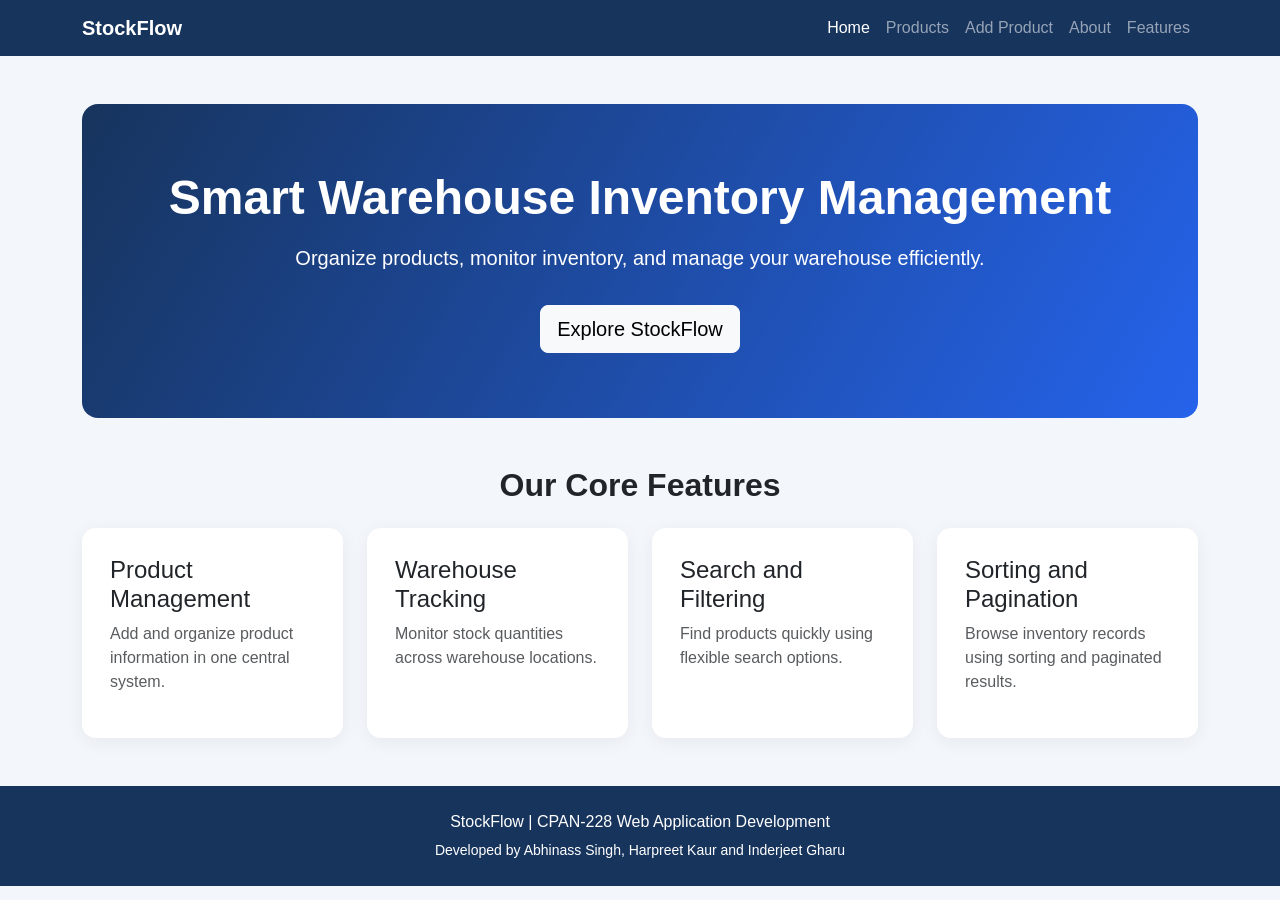
==== src/main/resources/templates/index.html @ 629d699c "Merge pull request #1 from inder0121/feature/stockflow-initial-setup Initial StockFlow Spring Boot P" ====
<!DOCTYPE html>
<html lang="en" xmlns:th="http://www.thymeleaf.org">
<head>
    <meta charset="UTF-8">
    <meta name="viewport" content="width=device-width, initial-scale=1.0">
    <title>StockFlow | Inventory Management</title>

    <link href="https://cdn.jsdelivr.net/npm/bootstrap@5.3.3/dist/css/bootstrap.min.css"
          rel="stylesheet">

    <style>
        body {
            background: #f3f6fb;
            font-family: Arial, sans-serif;
        }

        .navbar {
            background: #17345d;
        }

        .hero {
            background: linear-gradient(120deg, #17345d, #2563eb);
            color: white;
            border-radius: 16px;
            padding: 65px 35px;
        }

        .feature-card {
            background: white;
            border: none;
            border-radius: 14px;
            padding: 28px;
            height: 100%;
            box-shadow: 0 4px 18px rgba(0,0,0,0.06);
            transition: transform 0.2s;
        }

        .feature-card:hover {
            transform: translateY(-5px);
        }

        footer {
            background: #17345d;
            color: white;
        }
    </style>
</head>

<body>

<nav class="navbar navbar-dark navbar-expand-lg">
    <div class="container">
        <a class="navbar-brand fw-bold" th:href="@{/}">
            StockFlow
        </a>

        <button class="navbar-toggler" type="button"
                data-bs-toggle="collapse"
                data-bs-target="#mainNav"
                aria-controls="mainNav"
                aria-expanded="false"
                aria-label="Toggle navigation">
            <span class="navbar-toggler-icon"></span>
        </button>

        <div class="collapse navbar-collapse" id="mainNav">
            <div class="navbar-nav ms-auto">
                <a class="nav-link active" th:href="@{/}">Home</a>
                <a class="nav-link" th:href="@{/products}">Products</a>
                <a class="nav-link" th:href="@{/products/new}">Add Product</a>
                <a class="nav-link" th:href="@{/about}">About</a>
                <a class="nav-link" th:href="@{/features}">Features</a>
            </div>
        </div>
    </div>
</nav>

<main class="container my-5">

    <section class="hero text-center mb-5">
        <h1 class="display-5 fw-bold">
            Smart Warehouse Inventory Management
        </h1>

        <p class="lead mt-3">
            Organize products, monitor inventory,
            and manage your warehouse efficiently.
        </p>

        <a th:href="@{/products}"
           class="btn btn-light btn-lg mt-3">
            Explore StockFlow
        </a>
    </section>

    <h2 class="text-center fw-bold mb-4">
        Our Core Features
    </h2>

    <div class="row g-4">

        <div class="col-md-6 col-lg-3">
            <div class="feature-card">
                <h4>Product Management</h4>
                <p class="text-muted">
                    Add and organize product information
                    in one central system.
                </p>
            </div>
        </div>

        <div class="col-md-6 col-lg-3">
            <div class="feature-card">
                <h4>Warehouse Tracking</h4>
                <p class="text-muted">
                    Monitor stock quantities across
                    warehouse locations.
                </p>
            </div>
        </div>

        <div class="col-md-6 col-lg-3">
            <div class="feature-card">
                <h4>Search and Filtering</h4>
                <p class="text-muted">
                    Find products quickly using
                    flexible search options.
                </p>
            </div>
        </div>

        <div class="col-md-6 col-lg-3">
            <div class="feature-card">
                <h4>Sorting and Pagination</h4>
                <p class="text-muted">
                    Browse inventory records using
                    sorting and paginated results.
                </p>
            </div>
        </div>

    </div>

</main>

<footer class="text-center py-4 mt-5">
    <p class="mb-1">
        StockFlow | CPAN-228 Web Application Development
    </p>
    <small>
        Developed by Abhinass Singh,
        Harpreet Kaur and Inderjeet Gharu
    </small>
</footer>

<script src="https://cdn.jsdelivr.net/npm/bootstrap@5.3.3/dist/js/bootstrap.bundle.min.js"></script>

</body>
</html>
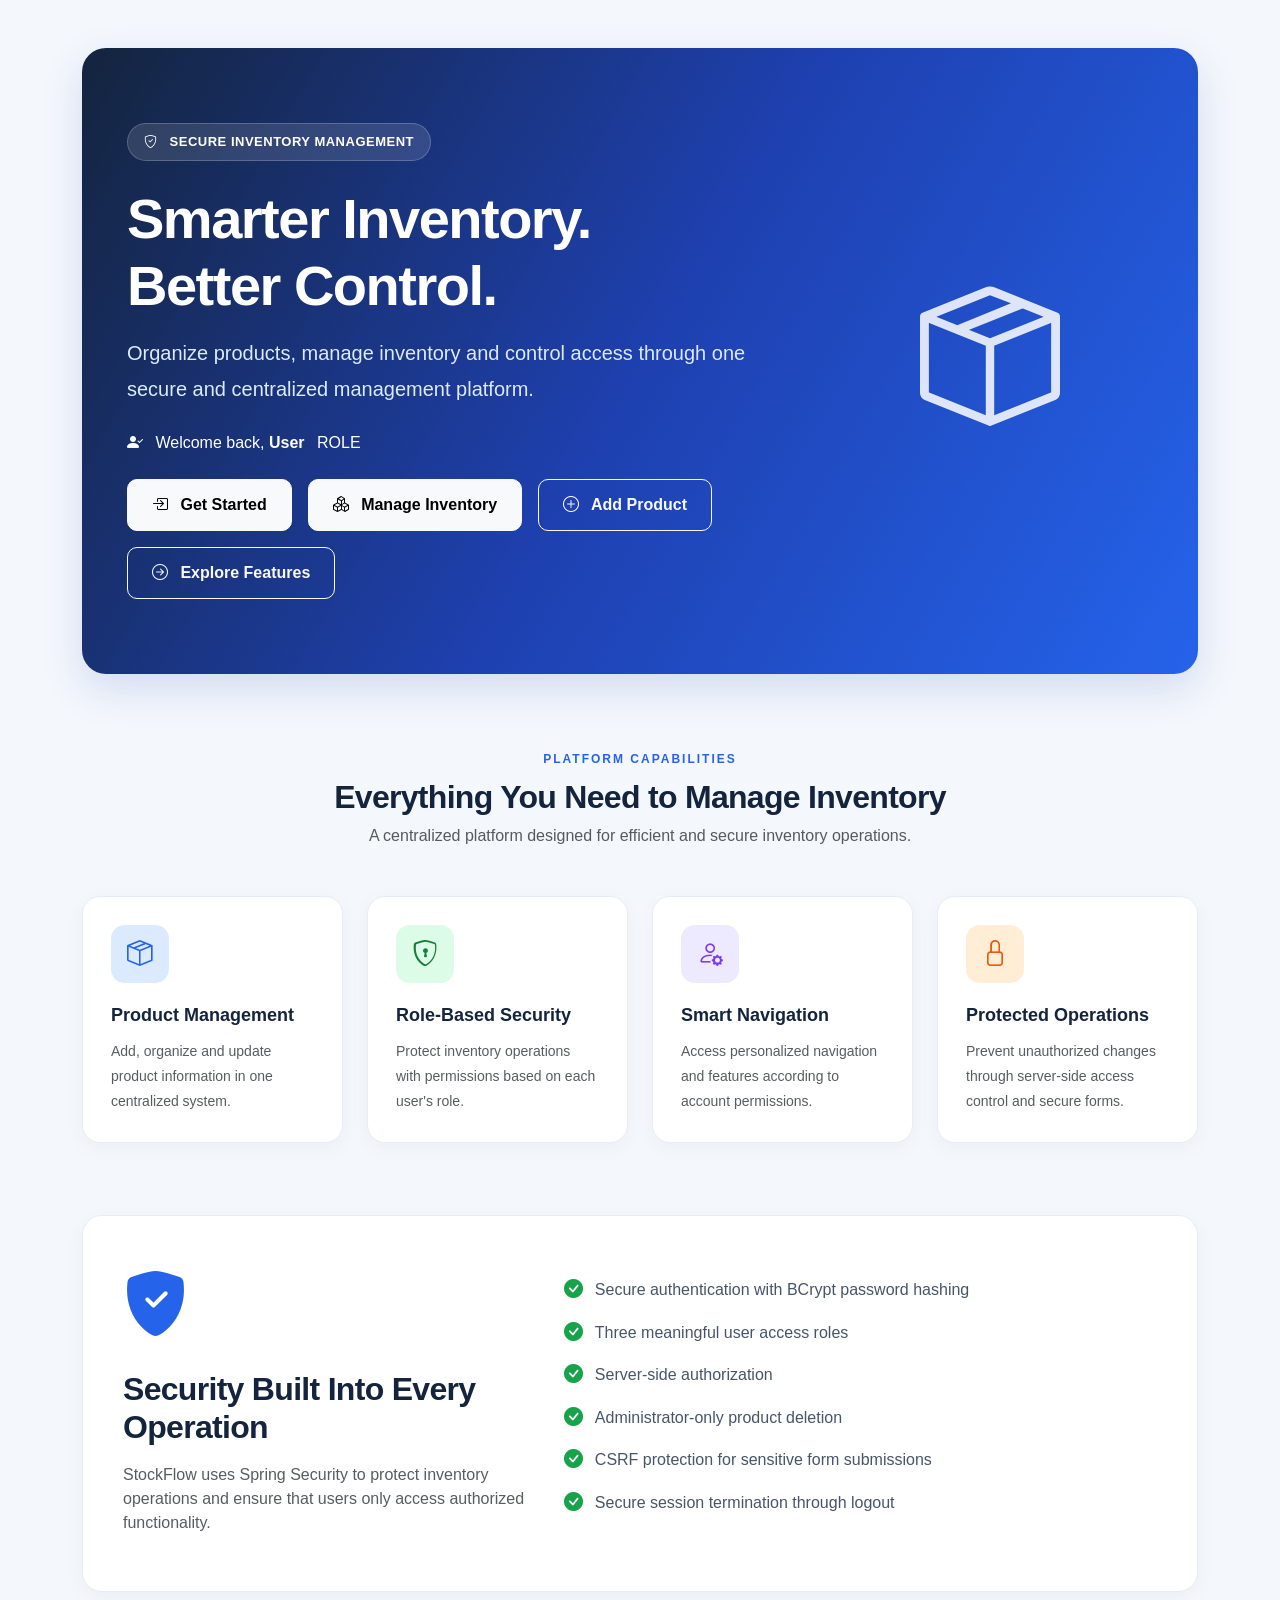
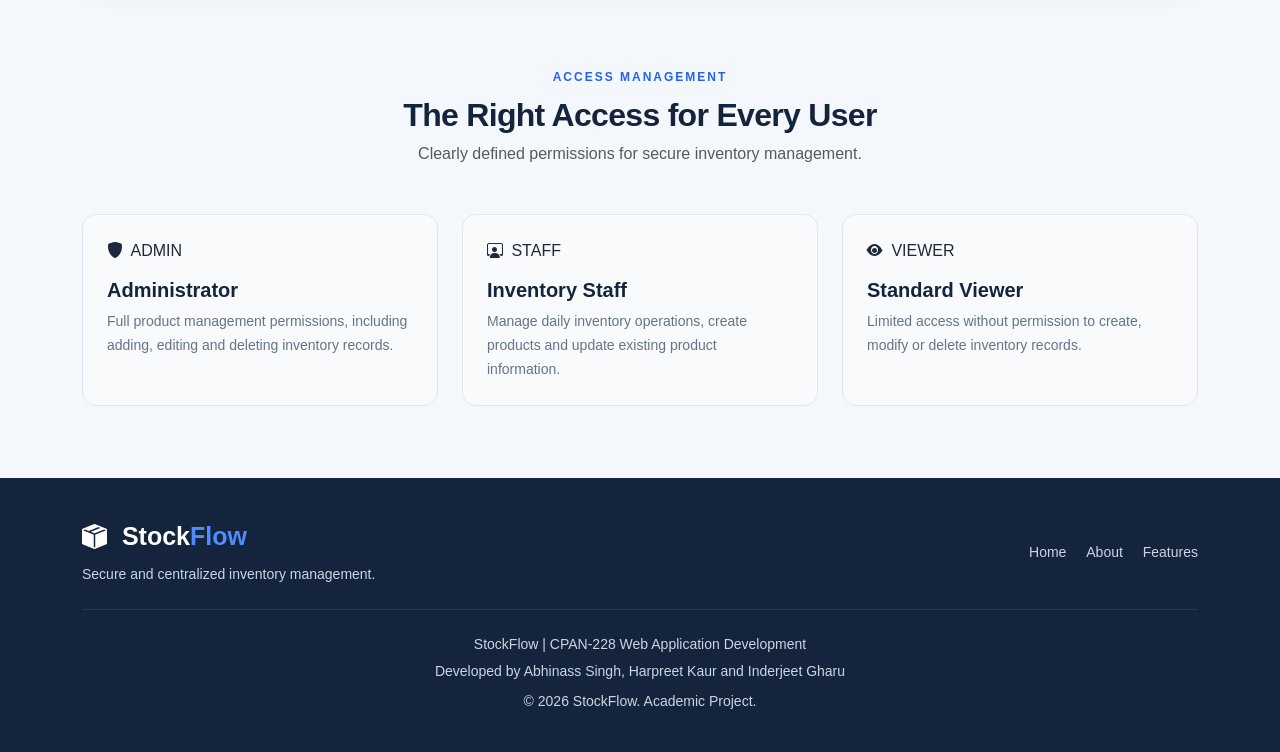
==== commit f624e9d5: "Implement role-based security, protected routes, dynamic navigation, custom 403 page and security te" ====
--- a/src/main/resources/templates/index.html
+++ b/src/main/resources/templates/index.html
@@ -1,160 +1,757 @@
-
 <!DOCTYPE html>
 <html lang="en" xmlns:th="http://www.thymeleaf.org">
+
 <head>
     <meta charset="UTF-8">
-    <meta name="viewport" content="width=device-width, initial-scale=1.0">
-    <title>StockFlow | Inventory Management</title>
-
+
+    <meta name="viewport"
+          content="width=device-width, initial-scale=1.0">
+
+    <title>StockFlow | Smart Inventory Management</title>
+
+    <!-- Bootstrap CSS -->
     <link href="https://cdn.jsdelivr.net/npm/bootstrap@5.3.3/dist/css/bootstrap.min.css"
           rel="stylesheet">
 
+    <!-- Bootstrap Icons -->
+    <link href="https://cdn.jsdelivr.net/npm/bootstrap-icons@1.11.3/font/bootstrap-icons.min.css"
+          rel="stylesheet">
+
+    <!-- StockFlow Security Styles -->
+    <link rel="stylesheet" th:href="@{/css/security.css}">
+
     <style>
+
         body {
-            background: #f3f6fb;
+            background: #f4f7fc;
             font-family: Arial, sans-serif;
-        }
-
-        .navbar {
-            background: #17345d;
-        }
+            color: #1e293b;
+        }
+
+        /* Hero Section */
 
         .hero {
-            background: linear-gradient(120deg, #17345d, #2563eb);
+            position: relative;
+            overflow: hidden;
+            background: linear-gradient(
+                120deg,
+                #14243d,
+                #1e40af,
+                #2563eb
+            );
             color: white;
-            border-radius: 16px;
-            padding: 65px 35px;
-        }
+            border-radius: 24px;
+            padding: 75px 45px;
+            box-shadow: 0 15px 40px rgba(30, 64, 175, 0.15);
+        }
+
+        .hero-label {
+            display: inline-block;
+            background: rgba(255, 255, 255, 0.12);
+            border: 1px solid rgba(255, 255, 255, 0.20);
+            padding: 8px 16px;
+            border-radius: 30px;
+            font-size: 13px;
+            font-weight: 600;
+            letter-spacing: 0.5px;
+        }
+
+        .hero h1 {
+            font-weight: 800;
+            letter-spacing: -1.5px;
+            line-height: 1.2;
+        }
+
+        .hero p {
+            color: #dbeafe;
+            line-height: 1.8;
+        }
+
+        .hero-icon {
+            font-size: 140px;
+            color: rgba(255, 255, 255, 0.85);
+        }
+
+        .hero .btn {
+            padding: 13px 24px;
+            border-radius: 10px;
+            font-weight: 600;
+        }
+
+        /* Section Headings */
+
+        .section-label {
+            color: #2563eb;
+            font-size: 12px;
+            font-weight: 700;
+            letter-spacing: 2px;
+            text-transform: uppercase;
+        }
+
+        .section-title {
+            color: #14243d;
+            font-weight: 800;
+            letter-spacing: -0.7px;
+        }
+
+        /* Feature Cards */
 
         .feature-card {
             background: white;
-            border: none;
-            border-radius: 14px;
+            border: 1px solid #e8edf5;
+            border-radius: 18px;
             padding: 28px;
             height: 100%;
-            box-shadow: 0 4px 18px rgba(0,0,0,0.06);
-            transition: transform 0.2s;
+            box-shadow: 0 5px 20px rgba(15, 23, 42, 0.04);
+            transition: transform 0.25s ease,
+                        box-shadow 0.25s ease;
         }
 
         .feature-card:hover {
-            transform: translateY(-5px);
-        }
+            transform: translateY(-6px);
+            box-shadow: 0 12px 28px rgba(15, 23, 42, 0.10);
+        }
+
+        .feature-icon {
+            width: 58px;
+            height: 58px;
+            border-radius: 14px;
+            display: flex;
+            align-items: center;
+            justify-content: center;
+            font-size: 26px;
+            margin-bottom: 22px;
+        }
+
+        .icon-blue {
+            background: #dbeafe;
+            color: #2563eb;
+        }
+
+        .icon-green {
+            background: #dcfce7;
+            color: #15803d;
+        }
+
+        .icon-purple {
+            background: #ede9fe;
+            color: #7c3aed;
+        }
+
+        .icon-orange {
+            background: #ffedd5;
+            color: #ea580c;
+        }
+
+        .feature-card h4 {
+            font-size: 18px;
+            font-weight: 700;
+            color: #14243d;
+            margin-bottom: 12px;
+        }
+
+        .feature-card p {
+            font-size: 14px;
+            line-height: 1.8;
+            margin-bottom: 0;
+        }
+
+        /* Security Section */
+
+        .security-section {
+            background: white;
+            border: 1px solid #e8edf5;
+            border-radius: 20px;
+            padding: 40px;
+            box-shadow: 0 5px 20px rgba(15, 23, 42, 0.04);
+        }
+
+        .security-icon {
+            font-size: 65px;
+            color: #2563eb;
+        }
+
+        .security-item {
+            display: flex;
+            align-items: center;
+            gap: 12px;
+            margin-bottom: 14px;
+            color: #475569;
+        }
+
+        .security-item i {
+            color: #16a34a;
+            font-size: 19px;
+        }
+
+        /* Role Cards */
+
+        .role-card {
+            border: 1px solid #e2e8f0;
+            border-radius: 14px;
+            padding: 24px;
+            height: 100%;
+            background: #f8fafc;
+        }
+
+        .role-card h5 {
+            color: #14243d;
+            font-weight: 700;
+            margin-top: 15px;
+        }
+
+        .role-card p {
+            color: #64748b;
+            font-size: 14px;
+            line-height: 1.7;
+            margin-bottom: 0;
+        }
+
+        /* Footer */
 
         footer {
-            background: #17345d;
+            background: #14243d;
+            color: #cbd5e1;
+            padding: 40px 0;
+        }
+
+        .footer-brand {
+            font-size: 25px;
+            font-weight: 800;
             color: white;
         }
+
+        .footer-brand span {
+            color: #4f8cff;
+        }
+
+        .footer-link {
+            color: #cbd5e1;
+            text-decoration: none;
+            font-size: 14px;
+        }
+
+        .footer-link:hover {
+            color: white;
+        }
+
+        /* Responsive Design */
+
+        @media (max-width: 768px) {
+
+            .hero {
+                padding: 45px 25px;
+                text-align: center;
+            }
+
+            .hero h1 {
+                font-size: 34px;
+            }
+
+            .hero-icon {
+                font-size: 90px;
+                margin-top: 30px;
+            }
+
+            .security-section {
+                padding: 25px;
+            }
+        }
+
     </style>
+
 </head>
 
 <body>
 
-<nav class="navbar navbar-dark navbar-expand-lg">
+<!-- =========================================
+     REUSABLE ROLE-BASED NAVIGATION
+     ========================================= -->
+
+<div th:replace="~{fragments/navbar :: navbar}"></div>
+
+
+<main class="container my-5">
+
+    <!-- =========================================
+         HERO SECTION
+         ========================================= -->
+
+    <section class="hero mb-5">
+
+        <div class="row align-items-center">
+
+            <div class="col-lg-8">
+
+                <span class="hero-label">
+                    <i class="bi bi-shield-check me-2"></i>
+                    SECURE INVENTORY MANAGEMENT
+                </span>
+
+                <h1 class="display-4 mt-4">
+                    Smarter Inventory.
+                    <br>
+                    Better Control.
+                </h1>
+
+                <p class="lead mt-3">
+                    Organize products, manage inventory and
+                    control access through one secure and
+                    centralized management platform.
+                </p>
+
+                <!-- Welcome message for authenticated users -->
+
+                <div th:if="${currentUsername != null}"
+                     class="mt-4 mb-3">
+
+                    <i class="bi bi-person-check-fill me-2"></i>
+
+                    Welcome back,
+
+                    <strong th:text="${currentUsername}">
+                        User
+                    </strong>
+
+                    <span class="role-badge ms-2"
+                          th:classappend="${'role-' + currentRole}"
+                          th:text="${currentRole}">
+                        ROLE
+                    </span>
+
+                </div>
+
+                <div class="d-flex flex-wrap gap-3 mt-4">
+
+                    <!-- Guest Login Button -->
+
+                    <a th:if="${currentUsername == null}"
+                       th:href="@{/login}"
+                       class="btn btn-light">
+
+                        <i class="bi bi-box-arrow-in-right me-2"></i>
+                        Get Started
+
+                    </a>
+
+                    <!-- ADMIN and STAFF Button -->
+
+                    <a th:if="${canManageProducts}"
+                       th:href="@{/products}"
+                       class="btn btn-light">
+
+                        <i class="bi bi-boxes me-2"></i>
+                        Manage Inventory
+
+                    </a>
+
+                    <!-- ADMIN and STAFF Add Product -->
+
+                    <a th:if="${canManageProducts}"
+                       th:href="@{/products/new}"
+                       class="btn btn-outline-light">
+
+                        <i class="bi bi-plus-circle me-2"></i>
+                        Add Product
+
+                    </a>
+
+                    <!-- Available to everyone -->
+
+                    <a th:href="@{/features}"
+                       class="btn btn-outline-light">
+
+                        <i class="bi bi-arrow-right-circle me-2"></i>
+                        Explore Features
+
+                    </a>
+
+                </div>
+
+            </div>
+
+            <div class="col-lg-4 text-center">
+
+                <i class="bi bi-box-seam hero-icon"></i>
+
+            </div>
+
+        </div>
+
+    </section>
+
+
+    <!-- =========================================
+         CORE FEATURES
+         ========================================= -->
+
+    <section class="py-4 mb-5">
+
+        <div class="text-center mb-5">
+
+            <span class="section-label">
+                Platform Capabilities
+            </span>
+
+            <h2 class="section-title mt-2">
+                Everything You Need to Manage Inventory
+            </h2>
+
+            <p class="text-muted">
+                A centralized platform designed for efficient
+                and secure inventory operations.
+            </p>
+
+        </div>
+
+        <div class="row g-4">
+
+            <!-- Product Management -->
+
+            <div class="col-md-6 col-lg-3">
+
+                <div class="feature-card">
+
+                    <div class="feature-icon icon-blue">
+                        <i class="bi bi-box-seam"></i>
+                    </div>
+
+                    <h4>Product Management</h4>
+
+                    <p class="text-muted">
+                        Add, organize and update product
+                        information in one centralized system.
+                    </p>
+
+                </div>
+
+            </div>
+
+            <!-- Access Control -->
+
+            <div class="col-md-6 col-lg-3">
+
+                <div class="feature-card">
+
+                    <div class="feature-icon icon-green">
+                        <i class="bi bi-shield-lock"></i>
+                    </div>
+
+                    <h4>Role-Based Security</h4>
+
+                    <p class="text-muted">
+                        Protect inventory operations with
+                        permissions based on each user's role.
+                    </p>
+
+                </div>
+
+            </div>
+
+            <!-- User Experience -->
+
+            <div class="col-md-6 col-lg-3">
+
+                <div class="feature-card">
+
+                    <div class="feature-icon icon-purple">
+                        <i class="bi bi-person-gear"></i>
+                    </div>
+
+                    <h4>Smart Navigation</h4>
+
+                    <p class="text-muted">
+                        Access personalized navigation and
+                        features according to account permissions.
+                    </p>
+
+                </div>
+
+            </div>
+
+            <!-- Secure Operations -->
+
+            <div class="col-md-6 col-lg-3">
+
+                <div class="feature-card">
+
+                    <div class="feature-icon icon-orange">
+                        <i class="bi bi-lock"></i>
+                    </div>
+
+                    <h4>Protected Operations</h4>
+
+                    <p class="text-muted">
+                        Prevent unauthorized changes through
+                        server-side access control and secure forms.
+                    </p>
+
+                </div>
+
+            </div>
+
+        </div>
+
+    </section>
+
+
+    <!-- =========================================
+         SECURITY INFORMATION
+         ========================================= -->
+
+    <section class="security-section mb-5">
+
+        <div class="row align-items-center g-4">
+
+            <div class="col-lg-5">
+
+                <i class="bi bi-shield-fill-check security-icon"></i>
+
+                <h2 class="section-title mt-3">
+                    Security Built Into Every Operation
+                </h2>
+
+                <p class="text-muted mt-3">
+                    StockFlow uses Spring Security to protect
+                    inventory operations and ensure that users
+                    only access authorized functionality.
+                </p>
+
+            </div>
+
+            <div class="col-lg-7">
+
+                <div class="security-item">
+
+                    <i class="bi bi-check-circle-fill"></i>
+
+                    Secure authentication with BCrypt password hashing
+
+                </div>
+
+                <div class="security-item">
+
+                    <i class="bi bi-check-circle-fill"></i>
+
+                    Three meaningful user access roles
+
+                </div>
+
+                <div class="security-item">
+
+                    <i class="bi bi-check-circle-fill"></i>
+
+                    Server-side authorization
+
+                </div>
+
+                <div class="security-item">
+
+                    <i class="bi bi-check-circle-fill"></i>
+
+                    Administrator-only product deletion
+
+                </div>
+
+                <div class="security-item">
+
+                    <i class="bi bi-check-circle-fill"></i>
+
+                    CSRF protection for sensitive form submissions
+
+                </div>
+
+                <div class="security-item">
+
+                    <i class="bi bi-check-circle-fill"></i>
+
+                    Secure session termination through logout
+
+                </div>
+
+            </div>
+
+        </div>
+
+    </section>
+
+
+    <!-- =========================================
+         ROLE-BASED ACCESS INFORMATION
+         ========================================= -->
+
+    <section class="py-4 mb-5">
+
+        <div class="text-center mb-5">
+
+            <span class="section-label">
+                Access Management
+            </span>
+
+            <h2 class="section-title mt-2">
+                The Right Access for Every User
+            </h2>
+
+            <p class="text-muted">
+                Clearly defined permissions for secure
+                inventory management.
+            </p>
+
+        </div>
+
+        <div class="row g-4">
+
+            <!-- ADMIN -->
+
+            <div class="col-md-4">
+
+                <div class="role-card">
+
+                    <span class="role-badge role-ADMIN">
+                        <i class="bi bi-shield-fill me-1"></i>
+                        ADMIN
+                    </span>
+
+                    <h5>Administrator</h5>
+
+                    <p>
+                        Full product management permissions,
+                        including adding, editing and deleting
+                        inventory records.
+                    </p>
+
+                </div>
+
+            </div>
+
+            <!-- STAFF -->
+
+            <div class="col-md-4">
+
+                <div class="role-card">
+
+                    <span class="role-badge role-STAFF">
+                        <i class="bi bi-person-workspace me-1"></i>
+                        STAFF
+                    </span>
+
+                    <h5>Inventory Staff</h5>
+
+                    <p>
+                        Manage daily inventory operations,
+                        create products and update existing
+                        product information.
+                    </p>
+
+                </div>
+
+            </div>
+
+            <!-- VIEWER -->
+
+            <div class="col-md-4">
+
+                <div class="role-card">
+
+                    <span class="role-badge role-VIEWER">
+                        <i class="bi bi-eye-fill me-1"></i>
+                        VIEWER
+                    </span>
+
+                    <h5>Standard Viewer</h5>
+
+                    <p>
+                        Limited access without permission
+                        to create, modify or delete inventory
+                        records.
+                    </p>
+
+                </div>
+
+            </div>
+
+        </div>
+
+    </section>
+
+</main>
+
+
+<!-- =========================================
+     PROFESSIONAL FOOTER
+     ========================================= -->
+
+<footer>
+
     <div class="container">
-        <a class="navbar-brand fw-bold" th:href="@{/}">
-            StockFlow
-        </a>
-
-        <button class="navbar-toggler" type="button"
-                data-bs-toggle="collapse"
-                data-bs-target="#mainNav"
-                aria-controls="mainNav"
-                aria-expanded="false"
-                aria-label="Toggle navigation">
-            <span class="navbar-toggler-icon"></span>
-        </button>
-
-        <div class="collapse navbar-collapse" id="mainNav">
-            <div class="navbar-nav ms-auto">
-                <a class="nav-link active" th:href="@{/}">Home</a>
-                <a class="nav-link" th:href="@{/products}">Products</a>
-                <a class="nav-link" th:href="@{/products/new}">Add Product</a>
-                <a class="nav-link" th:href="@{/about}">About</a>
-                <a class="nav-link" th:href="@{/features}">Features</a>
-            </div>
+
+        <div class="row align-items-center g-4">
+
+            <div class="col-md-6">
+
+                <div class="footer-brand">
+
+                    <i class="bi bi-box-seam-fill me-2"></i>
+
+                    Stock<span>Flow</span>
+
+                </div>
+
+                <p class="small mt-2 mb-0">
+                    Secure and centralized inventory management.
+                </p>
+
+            </div>
+
+            <div class="col-md-6 text-md-end">
+
+                <a th:href="@{/}"
+                   class="footer-link me-3">
+                    Home
+                </a>
+
+                <a th:href="@{/about}"
+                   class="footer-link me-3">
+                    About
+                </a>
+
+                <a th:href="@{/features}"
+                   class="footer-link">
+                    Features
+                </a>
+
+            </div>
+
         </div>
+
+        <hr class="border-secondary my-4">
+
+        <div class="text-center">
+
+            <p class="small mb-1">
+                StockFlow | CPAN-228 Web Application Development
+            </p>
+
+            <small>
+                Developed by Abhinass Singh,
+                Harpreet Kaur and Inderjeet Gharu
+            </small>
+
+            <p class="small mt-2 mb-0">
+                &copy; 2026 StockFlow. Academic Project.
+            </p>
+
+        </div>
+
     </div>
-</nav>
-
-<main class="container my-5">
-
-    <section class="hero text-center mb-5">
-        <h1 class="display-5 fw-bold">
-            Smart Warehouse Inventory Management
-        </h1>
-
-        <p class="lead mt-3">
-            Organize products, monitor inventory,
-            and manage your warehouse efficiently.
-        </p>
-
-        <a th:href="@{/products}"
-           class="btn btn-light btn-lg mt-3">
-            Explore StockFlow
-        </a>
-    </section>
-
-    <h2 class="text-center fw-bold mb-4">
-        Our Core Features
-    </h2>
-
-    <div class="row g-4">
-
-        <div class="col-md-6 col-lg-3">
-            <div class="feature-card">
-                <h4>Product Management</h4>
-                <p class="text-muted">
-                    Add and organize product information
-                    in one central system.
-                </p>
-            </div>
-        </div>
-
-        <div class="col-md-6 col-lg-3">
-            <div class="feature-card">
-                <h4>Warehouse Tracking</h4>
-                <p class="text-muted">
-                    Monitor stock quantities across
-                    warehouse locations.
-                </p>
-            </div>
-        </div>
-
-        <div class="col-md-6 col-lg-3">
-            <div class="feature-card">
-                <h4>Search and Filtering</h4>
-                <p class="text-muted">
-                    Find products quickly using
-                    flexible search options.
-                </p>
-            </div>
-        </div>
-
-        <div class="col-md-6 col-lg-3">
-            <div class="feature-card">
-                <h4>Sorting and Pagination</h4>
-                <p class="text-muted">
-                    Browse inventory records using
-                    sorting and paginated results.
-                </p>
-            </div>
-        </div>
-
-    </div>
-
-</main>
-
-<footer class="text-center py-4 mt-5">
-    <p class="mb-1">
-        StockFlow | CPAN-228 Web Application Development
-    </p>
-    <small>
-        Developed by Abhinass Singh,
-        Harpreet Kaur and Inderjeet Gharu
-    </small>
+
 </footer>
 
+
+<!-- Bootstrap JavaScript -->
+
 <script src="https://cdn.jsdelivr.net/npm/bootstrap@5.3.3/dist/js/bootstrap.bundle.min.js"></script>
 
 </body>
-</html>
+
+</html>
